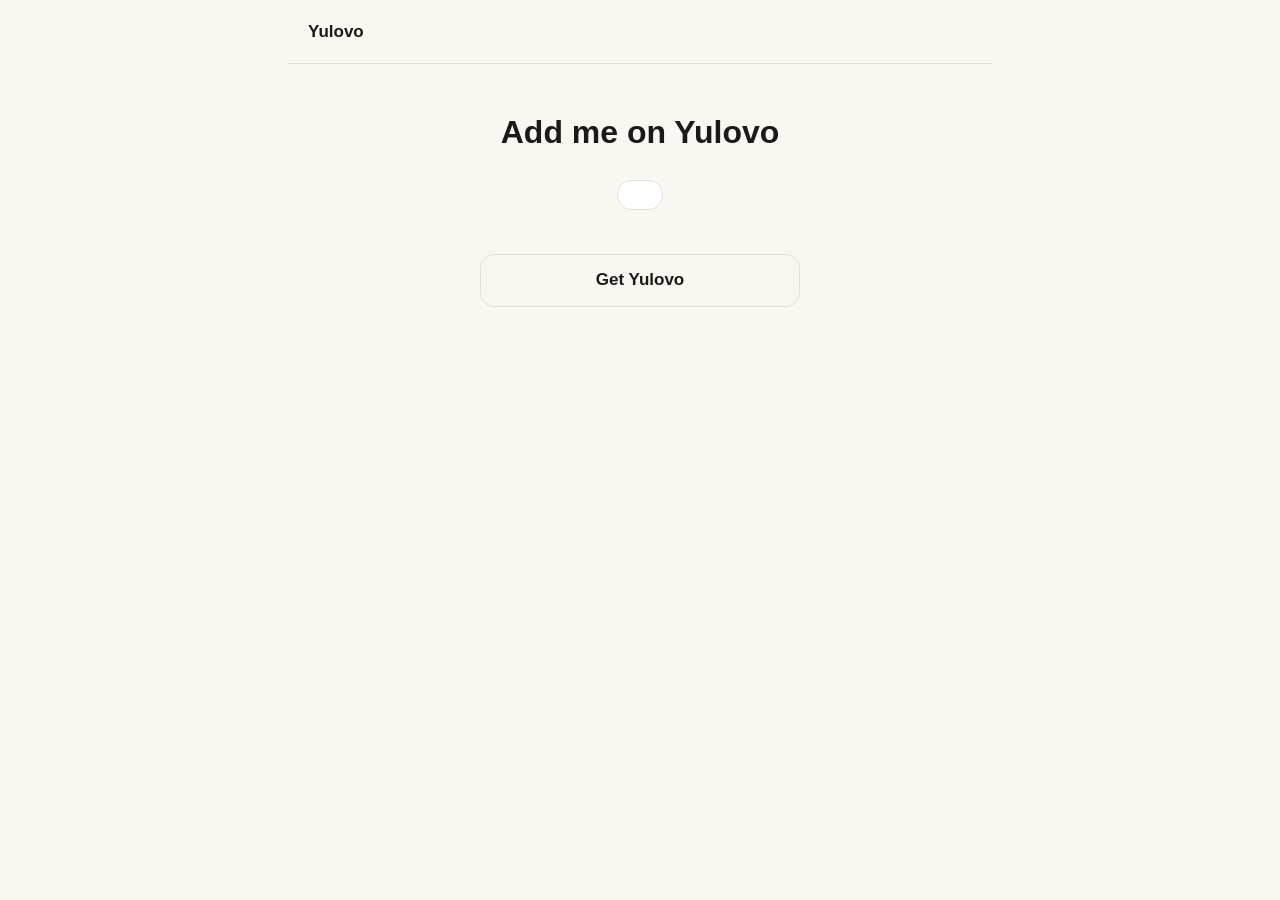
==== invite.html @ 10ebd4d8 "Update pages from life-atlas d3c81c7" ====
<!doctype html>
<html lang="en">
<head>
  <meta charset="utf-8">
  <meta name="viewport" content="width=device-width, initial-scale=1">
  <meta name="color-scheme" content="light dark">
  <title>Yulovo invite</title>
  <meta name="description" content="A friend invites you to Yulovo.">
  <meta name="robots" content="noindex">
  <link rel="stylesheet" href="style.css">
  <style>
    .invite { text-align: center; padding-top: 48px; padding-bottom: 48px; }
    .invite h1 { margin: 0 0 28px; }
    .code {
      display: inline-block; margin: 0 0 12px; padding: 14px 22px; border: 1px solid var(--line);
      border-radius: 14px; background: var(--card); color: var(--ink);
      font: 600 30px/1.2 ui-monospace, "SF Mono", Menlo, monospace; letter-spacing: 0.12em;
      user-select: all; -webkit-user-select: all;
    }
    .actions { display: flex; flex-direction: column; align-items: center; gap: 12px; margin-top: 24px; }
    .btn {
      display: block; width: 100%; max-width: 320px; padding: 15px 20px; border: 0; border-radius: 14px;
      font-family: inherit; font-size: 17px; font-weight: 600; line-height: 1.2; text-decoration: none; cursor: pointer;
    }
    .primary { background: var(--accent); color: #fff; }
    .secondary { background: transparent; color: var(--ink); border: 1px solid var(--line); }
  </style>
</head>
<body>
  <header class="top">
    <a class="brand" href="index.html">Yulovo</a>
  </header>
  <main class="invite">
    <h1 id="title">Add me on Yulovo</h1>
    <div class="code" id="code"></div>
    <div class="actions">
      <a class="btn primary" id="open" href="#">Open in Yulovo</a>
      <button class="btn secondary" id="copy" type="button">Copy code</button>
      <a class="btn secondary" id="store" href="https://apps.apple.com/app/id6830149790">Get Yulovo</a>
    </div>
  </main>
  <script>
    (function () {
      var texts = {
        en: ['Add me on Yulovo', 'Open in Yulovo', 'Copy code', 'Copied', 'Get Yulovo'],
        ru: ['Добавь меня в Yulovo', 'Открыть в Yulovo', 'Скопировать код', 'Скопировано', 'Скачать Yulovo'],
        vi: ['Thêm mình trên Yulovo', 'Mở trong Yulovo', 'Sao chép mã', 'Đã sao chép', 'Tải Yulovo'],
        de: ['Füg mich bei Yulovo hinzu', 'In Yulovo öffnen', 'Code kopieren', 'Kopiert', 'Yulovo laden'],
        zh: ['在 Yulovo 上加我', '在 Yulovo 中打开', '复制邀请码', '已复制', '下载 Yulovo'],
      };
      var lang = (navigator.language || 'en').slice(0, 2).toLowerCase();
      var t = texts[lang] || texts.en;
      document.documentElement.lang = texts[lang] ? lang : 'en';

      var params = new URLSearchParams(location.search);
      var code = (params.get('c') || location.hash.slice(1) || '').replace(/[^a-z0-9]/gi, '').toUpperCase();
      var app = 'lifeatlas://invite/' + code;

      document.title = 'Yulovo';
      document.getElementById('title').textContent = t[0];
      document.getElementById('code').textContent = code;
      var open = document.getElementById('open');
      open.textContent = t[1];
      open.href = app;
      var copy = document.getElementById('copy');
      copy.textContent = t[2];
      document.getElementById('store').textContent = t[4];

      copy.addEventListener('click', function () {
        var done = function () { copy.textContent = t[3]; setTimeout(function () { copy.textContent = t[2]; }, 1500); };
        if (navigator.clipboard) navigator.clipboard.writeText(code).then(done, function () {});
        else {
          var range = document.createRange();
          range.selectNodeContents(document.getElementById('code'));
          var sel = getSelection(); sel.removeAllRanges(); sel.addRange(range);
          if (document.execCommand('copy')) done();
        }
      });

      // No automatic jump to the app: without it installed Safari shows an "invalid address" alert.
      if (!code) { open.style.display = 'none'; copy.style.display = 'none'; }
    })();
  </script>
</body>
</html>
---- style.css ----
/* Yulovo legal site: plain, readable, light and dark. No external resources. */
:root {
  color-scheme: light dark;
  --bg: #faf7f2;
  --ink: #1d1916;
  --ink2: #4a423c;
  --muted: #7a7068;
  --line: #e6ded3;
  --accent: #b5532f;
  --card: #ffffff;
}

@media (prefers-color-scheme: dark) {
  :root {
    --bg: #1d1916;
    --ink: #f3ede6;
    --ink2: #cfc6bc;
    --muted: #9a9087;
    --line: #3a332d;
    --accent: #e0805c;
    --card: #26211d;
  }
}

* {
  box-sizing: border-box;
}

html {
  -webkit-text-size-adjust: 100%;
  text-size-adjust: 100%;
}

body {
  margin: 0;
  background: var(--bg);
  color: var(--ink2);
  font: 17px/1.6 -apple-system, BlinkMacSystemFont, "Segoe UI", Roboto, "Helvetica Neue", Arial, sans-serif;
}

.top,
main,
footer {
  max-width: 44rem;
  margin: 0 auto;
  padding-left: 20px;
  padding-right: 20px;
}

.top {
  display: flex;
  align-items: center;
  justify-content: space-between;
  gap: 16px;
  padding-top: 18px;
  padding-bottom: 18px;
  border-bottom: 1px solid var(--line);
}

.brand {
  color: var(--ink);
  font-weight: 700;
  text-decoration: none;
}

main {
  padding-top: 8px;
  padding-bottom: 32px;
}

h1,
h2,
h3 {
  color: var(--ink);
  line-height: 1.25;
}

h1 {
  font-size: 2rem;
  margin: 28px 0 4px;
}

h2 {
  font-size: 1.25rem;
  margin: 32px 0 8px;
}

h3 {
  font-size: 1.05rem;
  margin: 24px 0 6px;
}

p,
ul,
ol {
  margin: 8px 0;
}

ul,
ol {
  padding-left: 1.4em;
}

li + li {
  margin-top: 4px;
}

a {
  color: var(--accent);
  text-underline-offset: 2px;
  overflow-wrap: anywhere;
}

.updated,
.lead-note {
  color: var(--muted);
  font-size: 0.95rem;
  margin-top: 0;
}

.lead {
  font-size: 1.1rem;
  color: var(--ink);
}

.toc details {
  margin-top: 20px;
  padding: 10px 16px;
  background: var(--card);
  border: 1px solid var(--line);
  border-radius: 12px;
}

.toc summary {
  cursor: pointer;
  color: var(--ink);
  font-weight: 600;
}

.toc ol {
  margin-bottom: 4px;
}

.links {
  list-style: none;
  padding: 0;
  margin: 16px 0;
}

.links li + li {
  margin-top: 0;
}

.links a {
  display: block;
  padding: 14px 16px;
  margin-top: 10px;
  background: var(--card);
  border: 1px solid var(--line);
  border-radius: 12px;
  color: var(--ink);
  font-weight: 600;
  text-decoration: none;
}

.links a span {
  display: block;
  color: var(--muted);
  font-weight: 400;
  font-size: 0.95rem;
}

.lang-block + .lang-block {
  margin-top: 48px;
  padding-top: 8px;
  border-top: 1px solid var(--line);
}

footer {
  display: flex;
  flex-wrap: wrap;
  gap: 8px 20px;
  padding-top: 20px;
  padding-bottom: 40px;
  border-top: 1px solid var(--line);
  font-size: 0.95rem;
}

footer a {
  color: var(--muted);
}
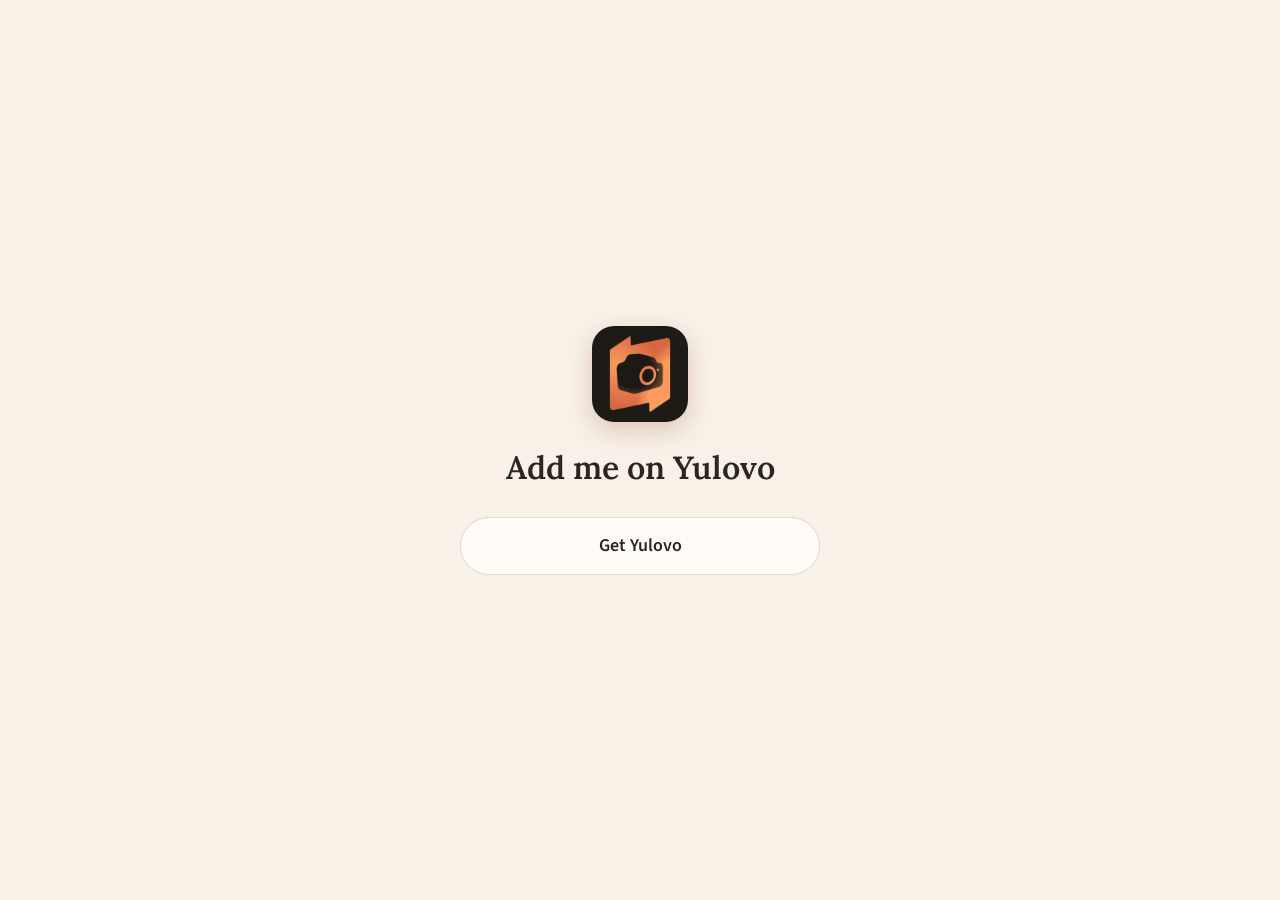
==== commit 4e416d03: "Update pages from life-atlas d3c81c7" ====
--- a/invite.html
+++ b/invite.html
@@ -2,41 +2,136 @@
 <html lang="en">
 <head>
   <meta charset="utf-8">
-  <meta name="viewport" content="width=device-width, initial-scale=1">
+  <meta name="viewport" content="width=device-width, initial-scale=1, viewport-fit=cover">
   <meta name="color-scheme" content="light dark">
-  <title>Yulovo invite</title>
-  <meta name="description" content="A friend invites you to Yulovo.">
   <meta name="robots" content="noindex">
-  <link rel="stylesheet" href="style.css">
+  <title>Yulovo</title>
+  <meta name="description" content="Add me on Yulovo to see my map.">
+  <!-- The card a messenger shows under the link. -->
+  <meta property="og:site_name" content="Yulovo">
+  <meta property="og:title" content="Yulovo">
+  <meta property="og:description" content="Add me on Yulovo to see my map.">
+  <meta property="og:image" content="https://bewbake.github.io/yulovo-site/icon.png">
+  <meta property="og:image:width" content="1024">
+  <meta property="og:image:height" content="1024">
+  <meta property="og:type" content="website">
+  <meta name="twitter:card" content="summary">
+  <meta name="theme-color" content="#1D1916" media="(prefers-color-scheme: dark)">
+  <meta name="theme-color" content="#F7F1E8" media="(prefers-color-scheme: light)">
+  <link rel="icon" href="icon.png">
+  <link rel="apple-touch-icon" href="icon.png">
   <style>
-    .invite { text-align: center; padding-top: 48px; padding-bottom: 48px; }
-    .invite h1 { margin: 0 0 28px; }
+    /* The app's brand palettes: Paper (light) and Ember (dark); Lora for what is said, Source Sans 3 for what is operated. */
+    @font-face { font-family: 'Lora'; font-weight: 600; font-display: swap; src: url('fonts/Lora_600SemiBold.ttf') format('truetype'); }
+    @font-face { font-family: 'Source Sans 3'; font-weight: 400; font-display: swap; src: url('fonts/SourceSans3_400Regular.ttf') format('truetype'); }
+    @font-face { font-family: 'Source Sans 3'; font-weight: 600; font-display: swap; src: url('fonts/SourceSans3_600SemiBold.ttf') format('truetype'); }
+
+    :root {
+      color-scheme: light dark;
+      --page: #EFE7DC;
+      --paper: #F7F1E8;
+      --surface: #FFFCF7;
+      --ink: #2B2420;
+      --ink2: #51463D;
+      --line: #E3D8C9;
+      --accent: #AA5234;
+      --primary: linear-gradient(180deg, #B97158 0%, #AA5234 50%, #96482E 100%);
+      --primary-ink: #FFFFFF;
+      --glow: rgba(170, 82, 52, 0.28);
+    }
+    @media (prefers-color-scheme: dark) {
+      :root {
+        --page: #121010;
+        --paper: #1D1916;
+        --surface: #27221D;
+        --ink: #F2E9DC;
+        --ink2: #D2C5B4;
+        --line: #3A332B;
+        --accent: #E0805C;
+        --primary: linear-gradient(180deg, #F4A57C 0%, #E0805C 50%, #C4603F 100%);
+        --primary-ink: #1D1916;
+        --glow: rgba(224, 128, 92, 0.35);
+      }
+    }
+
+    * { box-sizing: border-box; }
+    html { -webkit-text-size-adjust: 100%; text-size-adjust: 100%; }
+    body {
+      margin: 0;
+      min-height: 100vh;
+      min-height: 100dvh;
+      background: var(--paper);
+      color: var(--ink);
+      font: 400 17px/25px 'Source Sans 3', -apple-system, BlinkMacSystemFont, 'Segoe UI', Roboto, sans-serif;
+      display: flex;
+      align-items: center;
+      justify-content: center;
+      padding: max(32px, env(safe-area-inset-top)) 16px max(32px, env(safe-area-inset-bottom));
+    }
+    main { width: 100%; max-width: 360px; text-align: center; }
+    .icon {
+      display: block;
+      width: 96px;
+      height: 96px;
+      margin: 0 auto 24px;
+      border-radius: 22px;
+      box-shadow: 0 8px 24px var(--glow);
+    }
+    h1 {
+      margin: 0 0 28px;
+      font: 600 32px/43px 'Lora', Georgia, serif;
+      color: var(--ink);
+    }
     .code {
-      display: inline-block; margin: 0 0 12px; padding: 14px 22px; border: 1px solid var(--line);
-      border-radius: 14px; background: var(--card); color: var(--ink);
-      font: 600 30px/1.2 ui-monospace, "SF Mono", Menlo, monospace; letter-spacing: 0.12em;
-      user-select: all; -webkit-user-select: all;
+      margin: 0 0 28px;
+      padding: 18px 16px;
+      background: var(--surface);
+      border: 1px solid var(--line);
+      border-radius: 22px;
+      font: 600 32px/40px 'Source Sans 3', -apple-system, sans-serif;
+      letter-spacing: 0.16em;
+      color: var(--ink);
+      font-variant-numeric: tabular-nums;
+      user-select: all;
+      -webkit-user-select: all;
     }
-    .actions { display: flex; flex-direction: column; align-items: center; gap: 12px; margin-top: 24px; }
+    .actions { display: flex; flex-direction: column; gap: 12px; }
     .btn {
-      display: block; width: 100%; max-width: 320px; padding: 15px 20px; border: 0; border-radius: 14px;
-      font-family: inherit; font-size: 17px; font-weight: 600; line-height: 1.2; text-decoration: none; cursor: pointer;
+      display: block;
+      width: 100%;
+      min-height: 56px;
+      padding: 16px 24px;
+      border-radius: 999px;
+      font: 600 18px/24px 'Source Sans 3', -apple-system, sans-serif;
+      text-decoration: none;
+      cursor: pointer;
+      -webkit-tap-highlight-color: transparent;
+      transition: transform 120ms ease, opacity 120ms ease;
     }
-    .primary { background: var(--accent); color: #fff; }
-    .secondary { background: transparent; color: var(--ink); border: 1px solid var(--line); }
+    .btn:active { transform: scale(0.97); opacity: 0.85; }
+    .primary {
+      border: 0;
+      background: var(--primary);
+      color: var(--primary-ink);
+      box-shadow: 0 6px 20px var(--glow);
+    }
+    .ghost {
+      border: 1px solid var(--line);
+      background: var(--surface);
+      color: var(--ink);
+    }
+    @media (prefers-reduced-motion: reduce) { .btn { transition: none; } .btn:active { transform: none; } }
   </style>
 </head>
 <body>
-  <header class="top">
-    <a class="brand" href="index.html">Yulovo</a>
-  </header>
-  <main class="invite">
+  <main>
+    <img class="icon" src="icon.png" alt="Yulovo">
     <h1 id="title">Add me on Yulovo</h1>
     <div class="code" id="code"></div>
     <div class="actions">
       <a class="btn primary" id="open" href="#">Open in Yulovo</a>
-      <button class="btn secondary" id="copy" type="button">Copy code</button>
-      <a class="btn secondary" id="store" href="https://apps.apple.com/app/id6830149790">Get Yulovo</a>
+      <button class="btn ghost" id="copy" type="button">Copy code</button>
+      <a class="btn ghost" id="store" href="https://apps.apple.com/app/id6830149790">Get Yulovo</a>
     </div>
   </main>
   <script>
@@ -54,14 +149,13 @@
 
       var params = new URLSearchParams(location.search);
       var code = (params.get('c') || location.hash.slice(1) || '').replace(/[^a-z0-9]/gi, '').toUpperCase();
-      var app = 'lifeatlas://invite/' + code;
 
-      document.title = 'Yulovo';
       document.getElementById('title').textContent = t[0];
-      document.getElementById('code').textContent = code;
+      var box = document.getElementById('code');
+      box.textContent = code;
       var open = document.getElementById('open');
       open.textContent = t[1];
-      open.href = app;
+      open.href = 'lifeatlas://invite/' + code;
       var copy = document.getElementById('copy');
       copy.textContent = t[2];
       document.getElementById('store').textContent = t[4];
@@ -71,14 +165,14 @@
         if (navigator.clipboard) navigator.clipboard.writeText(code).then(done, function () {});
         else {
           var range = document.createRange();
-          range.selectNodeContents(document.getElementById('code'));
+          range.selectNodeContents(box);
           var sel = getSelection(); sel.removeAllRanges(); sel.addRange(range);
           if (document.execCommand('copy')) done();
         }
       });
 
       // No automatic jump to the app: without it installed Safari shows an "invalid address" alert.
-      if (!code) { open.style.display = 'none'; copy.style.display = 'none'; }
+      if (!code) { box.style.display = 'none'; open.style.display = 'none'; copy.style.display = 'none'; }
     })();
   </script>
 </body>
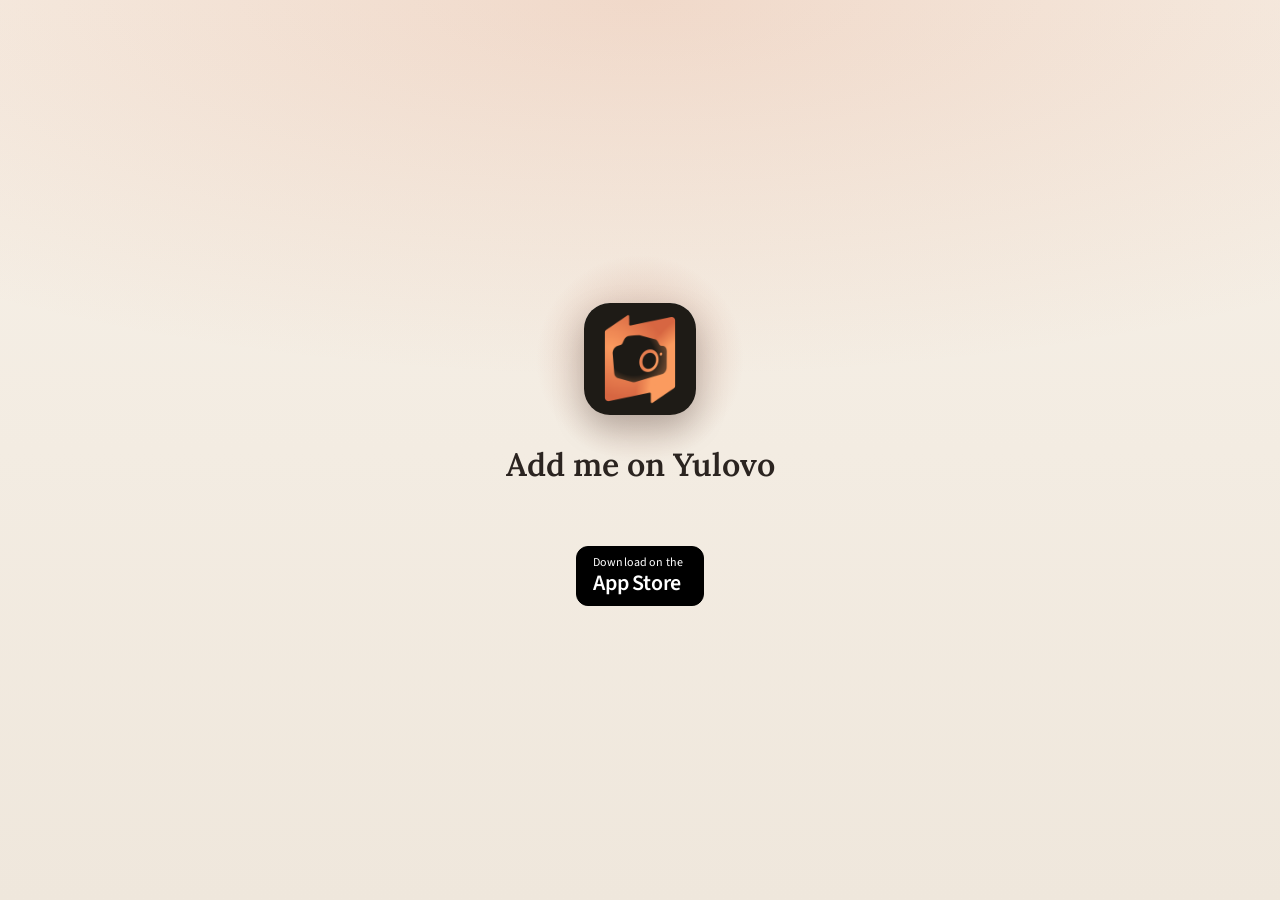
==== commit a13dc0de: "Update pages from life-atlas d3c81c7" ====
--- a/invite.html
+++ b/invite.html
@@ -31,26 +31,42 @@
       --page: #EFE7DC;
       --paper: #F7F1E8;
       --surface: #FFFCF7;
+      --surface2: #F1E9DE;
       --ink: #2B2420;
       --ink2: #51463D;
+      --muted: #6E6052;
       --line: #E3D8C9;
       --accent: #AA5234;
-      --primary: linear-gradient(180deg, #B97158 0%, #AA5234 50%, #96482E 100%);
+      --sage: #566F44;
+      --primary: linear-gradient(180deg, #B97158 0%, #AA5234 55%, #96482E 100%);
       --primary-ink: #FFFFFF;
-      --glow: rgba(170, 82, 52, 0.28);
+      --glow: rgba(170, 82, 52, 0.30);
+      --bloom: rgba(214, 120, 80, 0.20);
+      --rim: rgba(255, 255, 255, 0.9);
+      --store: #000000;
+      --store-ink: #FFFFFF;
+      --store-line: #000000;
     }
     @media (prefers-color-scheme: dark) {
       :root {
         --page: #121010;
         --paper: #1D1916;
         --surface: #27221D;
+        --surface2: #302923;
         --ink: #F2E9DC;
         --ink2: #D2C5B4;
+        --muted: #A39582;
         --line: #3A332B;
         --accent: #E0805C;
-        --primary: linear-gradient(180deg, #F4A57C 0%, #E0805C 50%, #C4603F 100%);
+        --sage: #A3B78F;
+        --primary: linear-gradient(180deg, #F4A57C 0%, #E0805C 55%, #C4603F 100%);
         --primary-ink: #1D1916;
-        --glow: rgba(224, 128, 92, 0.35);
+        --glow: rgba(224, 128, 92, 0.38);
+        --bloom: rgba(224, 128, 92, 0.18);
+        --rim: rgba(242, 233, 220, 0.10);
+        --store: #000000;
+        --store-ink: #FFFFFF;
+        --store-line: #A6A6A6;
       }
     }
 
@@ -60,88 +76,179 @@
       margin: 0;
       min-height: 100vh;
       min-height: 100dvh;
-      background: var(--paper);
+      background:
+        radial-gradient(120% 60% at 50% 0%, var(--bloom), transparent 70%),
+        linear-gradient(180deg, var(--paper) 0%, var(--page) 100%);
+      background-attachment: fixed;
       color: var(--ink);
       font: 400 17px/25px 'Source Sans 3', -apple-system, BlinkMacSystemFont, 'Segoe UI', Roboto, sans-serif;
       display: flex;
       align-items: center;
       justify-content: center;
-      padding: max(32px, env(safe-area-inset-top)) 16px max(32px, env(safe-area-inset-bottom));
+      padding: max(40px, env(safe-area-inset-top)) 16px max(32px, env(safe-area-inset-bottom));
     }
     main { width: 100%; max-width: 360px; text-align: center; }
-    .icon {
+
+    /* The mark sits in a warm bloom, as on the launch screen. */
+    .mark { position: relative; width: 112px; height: 112px; margin: 0 auto 28px; }
+    .mark::before {
+      content: '';
+      position: absolute;
+      inset: -48px;
+      border-radius: 50%;
+      background: radial-gradient(closest-side, var(--glow), transparent);
+    }
+    .mark img {
+      position: relative;
       display: block;
-      width: 96px;
-      height: 96px;
-      margin: 0 auto 24px;
-      border-radius: 22px;
-      box-shadow: 0 8px 24px var(--glow);
-    }
+      width: 112px;
+      height: 112px;
+      border-radius: 26px;
+      box-shadow: 0 1px 0 var(--rim) inset, 0 14px 32px rgba(0, 0, 0, 0.22);
+    }
+
     h1 {
-      margin: 0 0 28px;
+      margin: 0 0 32px;
       font: 600 32px/43px 'Lora', Georgia, serif;
       color: var(--ink);
-    }
-    .code {
-      margin: 0 0 28px;
-      padding: 18px 16px;
+      text-wrap: balance;
+    }
+
+    /* The code, with its copy button inside the field. */
+    .field {
+      position: relative;
+      display: flex;
+      align-items: center;
+      margin: 0 0 16px;
+      padding: 8px 8px 8px 64px;
+      min-height: 76px;
       background: var(--surface);
       border: 1px solid var(--line);
       border-radius: 22px;
-      font: 600 32px/40px 'Source Sans 3', -apple-system, sans-serif;
-      letter-spacing: 0.16em;
+      box-shadow: 0 1px 0 var(--rim) inset, 0 6px 18px rgba(0, 0, 0, 0.06);
+      cursor: pointer;
+      -webkit-tap-highlight-color: transparent;
+    }
+    .code {
+      flex: 1;
+      min-width: 0;
+      padding-left: 0.14em;
+      font: 600 28px/36px 'Source Sans 3', -apple-system, sans-serif;
+      letter-spacing: 0.14em;
       color: var(--ink);
       font-variant-numeric: tabular-nums;
+      white-space: nowrap;
       user-select: all;
       -webkit-user-select: all;
     }
-    .actions { display: flex; flex-direction: column; gap: 12px; }
+    .copy {
+      flex: none;
+      display: grid;
+      place-items: center;
+      width: 56px;
+      height: 56px;
+      border: 0;
+      border-radius: 16px;
+      background: var(--surface2);
+      color: var(--ink2);
+      cursor: pointer;
+      -webkit-tap-highlight-color: transparent;
+      transition: transform 120ms ease, color 200ms ease;
+    }
+    .copy:active { transform: scale(0.95); }
+    .copy svg { width: 24px; height: 24px; grid-area: 1 / 1; transition: opacity 200ms ease; }
+    .copy .done { opacity: 0; color: var(--sage); }
+    .copied .copy .idle { opacity: 0; }
+    .copied .copy .done { opacity: 1; }
+
     .btn {
-      display: block;
+      display: flex;
+      align-items: center;
+      justify-content: center;
       width: 100%;
-      min-height: 56px;
+      min-height: 58px;
       padding: 16px 24px;
+      border: 0;
       border-radius: 999px;
+      background: var(--primary);
+      color: var(--primary-ink);
+      box-shadow: 0 1px 0 rgba(255, 255, 255, 0.35) inset, 0 8px 24px var(--glow);
       font: 600 18px/24px 'Source Sans 3', -apple-system, sans-serif;
       text-decoration: none;
-      cursor: pointer;
-      -webkit-tap-highlight-color: transparent;
-      transition: transform 120ms ease, opacity 120ms ease;
-    }
-    .btn:active { transform: scale(0.97); opacity: 0.85; }
-    .primary {
-      border: 0;
-      background: var(--primary);
-      color: var(--primary-ink);
-      box-shadow: 0 6px 20px var(--glow);
-    }
-    .ghost {
-      border: 1px solid var(--line);
-      background: var(--surface);
-      color: var(--ink);
-    }
-    @media (prefers-reduced-motion: reduce) { .btn { transition: none; } .btn:active { transform: none; } }
+      -webkit-tap-highlight-color: transparent;
+      transition: transform 120ms ease;
+    }
+    .btn:active { transform: scale(0.95); }
+
+    /* App Store button: black, Apple's mark from the system font where there is one. */
+    .store {
+      display: inline-flex;
+      align-items: center;
+      gap: 10px;
+      margin-top: 28px;
+      padding: 9px 20px 9px 16px;
+      min-height: 56px;
+      border: 1px solid var(--store-line);
+      border-radius: 12px;
+      background: var(--store);
+      color: var(--store-ink);
+      text-decoration: none;
+      text-align: left;
+      -webkit-tap-highlight-color: transparent;
+      transition: transform 120ms ease;
+    }
+    .store:active { transform: scale(0.95); }
+    .store .apple { font: 400 32px/1 -apple-system, BlinkMacSystemFont, sans-serif; margin-top: -4px; }
+    .store .lines { display: flex; flex-direction: column; }
+    .store .small { font: 400 12px/14px -apple-system, BlinkMacSystemFont, 'Source Sans 3', sans-serif; letter-spacing: 0.01em; }
+    .store .big { font: 600 22px/26px -apple-system, BlinkMacSystemFont, 'Source Sans 3', sans-serif; letter-spacing: -0.01em; }
+
+    /* Things move into place once, a fade and a short rise; nothing is scaled up. */
+    .rise { opacity: 0; transform: translateY(12px); animation: rise 520ms cubic-bezier(0.22, 1, 0.36, 1) forwards; }
+    .rise:nth-child(2) { animation-delay: 60ms; }
+    .rise:nth-child(3) { animation-delay: 120ms; }
+    .rise:nth-child(4) { animation-delay: 180ms; }
+    .rise:nth-child(5) { animation-delay: 240ms; }
+    @keyframes rise { to { opacity: 1; transform: none; } }
+    @media (prefers-reduced-motion: reduce) {
+      .rise { opacity: 1; transform: none; animation: none; }
+      .btn, .copy, .store { transition: none; }
+      .btn:active, .copy:active, .store:active { transform: none; }
+    }
   </style>
 </head>
 <body>
   <main>
-    <img class="icon" src="icon.png" alt="Yulovo">
-    <h1 id="title">Add me on Yulovo</h1>
-    <div class="code" id="code"></div>
-    <div class="actions">
-      <a class="btn primary" id="open" href="#">Open in Yulovo</a>
-      <button class="btn ghost" id="copy" type="button">Copy code</button>
-      <a class="btn ghost" id="store" href="https://apps.apple.com/app/id6830149790">Get Yulovo</a>
+    <div class="mark rise"><img src="icon.png" alt="Yulovo"></div>
+    <h1 class="rise" id="title">Add me on Yulovo</h1>
+    <div class="field rise" id="field">
+      <span class="code" id="code"></span>
+      <button class="copy" id="copy" type="button" aria-label="Copy code">
+        <svg class="idle" viewBox="0 0 24 24" fill="none" stroke="currentColor" stroke-width="1.8" stroke-linecap="round" stroke-linejoin="round" aria-hidden="true">
+          <rect x="8.5" y="8.5" width="11" height="11" rx="2.6"></rect>
+          <path d="M15.5 8.5V6.6a2.1 2.1 0 0 0-2.1-2.1H6.6a2.1 2.1 0 0 0-2.1 2.1v6.8c0 1.16.94 2.1 2.1 2.1h1.9"></path>
+        </svg>
+        <svg class="done" viewBox="0 0 24 24" fill="none" stroke="currentColor" stroke-width="2.2" stroke-linecap="round" stroke-linejoin="round" aria-hidden="true">
+          <path d="M5.5 12.5l4.2 4.2L18.5 7.8"></path>
+        </svg>
+      </button>
+    </div>
+    <a class="btn rise" id="open" href="#">Open in Yulovo</a>
+    <div class="rise">
+      <a class="store" id="store" href="https://apps.apple.com/app/id6830149790">
+        <span class="apple" id="apple" aria-hidden="true"></span>
+        <span class="lines"><span class="small" id="storeSmall">Download on the</span><span class="big">App Store</span></span>
+      </a>
     </div>
   </main>
   <script>
     (function () {
       var texts = {
-        en: ['Add me on Yulovo', 'Open in Yulovo', 'Copy code', 'Copied', 'Get Yulovo'],
-        ru: ['Добавь меня в Yulovo', 'Открыть в Yulovo', 'Скопировать код', 'Скопировано', 'Скачать Yulovo'],
-        vi: ['Thêm mình trên Yulovo', 'Mở trong Yulovo', 'Sao chép mã', 'Đã sao chép', 'Tải Yulovo'],
-        de: ['Füg mich bei Yulovo hinzu', 'In Yulovo öffnen', 'Code kopieren', 'Kopiert', 'Yulovo laden'],
-        zh: ['在 Yulovo 上加我', '在 Yulovo 中打开', '复制邀请码', '已复制', '下载 Yulovo'],
+        en: ['Add me on Yulovo', 'Open in Yulovo', 'Copy code', 'Download on the'],
+        ru: ['Добавь меня в Yulovo', 'Открыть в Yulovo', 'Скопировать код', 'Загрузите в'],
+        vi: ['Thêm mình trên Yulovo', 'Mở trong Yulovo', 'Sao chép mã', 'Tải về trên'],
+        de: ['Füg mich bei Yulovo hinzu', 'In Yulovo öffnen', 'Code kopieren', 'Laden im'],
+        zh: ['在 Yulovo 上加我', '在 Yulovo 中打开', '复制邀请码', '下载于'],
       };
       var lang = (navigator.language || 'en').slice(0, 2).toLowerCase();
       var t = texts[lang] || texts.en;
@@ -157,11 +264,20 @@
       open.textContent = t[1];
       open.href = 'lifeatlas://invite/' + code;
       var copy = document.getElementById('copy');
-      copy.textContent = t[2];
-      document.getElementById('store').textContent = t[4];
-
-      copy.addEventListener('click', function () {
-        var done = function () { copy.textContent = t[3]; setTimeout(function () { copy.textContent = t[2]; }, 1500); };
+      copy.setAttribute('aria-label', t[2]);
+      document.getElementById('storeSmall').textContent = t[3];
+      // Apple's mark is a character only Apple's own fonts draw; elsewhere the button goes without it.
+      if (/iPhone|iPad|iPod|Macintosh/.test(navigator.userAgent)) document.getElementById('apple').textContent = '';
+      else document.getElementById('apple').style.display = 'none';
+
+      var field = document.getElementById('field');
+      var timer;
+      field.addEventListener('click', function () {
+        var done = function () {
+          field.classList.add('copied');
+          clearTimeout(timer);
+          timer = setTimeout(function () { field.classList.remove('copied'); }, 1600);
+        };
         if (navigator.clipboard) navigator.clipboard.writeText(code).then(done, function () {});
         else {
           var range = document.createRange();
@@ -172,7 +288,7 @@
       });
 
       // No automatic jump to the app: without it installed Safari shows an "invalid address" alert.
-      if (!code) { box.style.display = 'none'; open.style.display = 'none'; copy.style.display = 'none'; }
+      if (!code) { field.style.display = 'none'; open.style.display = 'none'; }
     })();
   </script>
 </body>
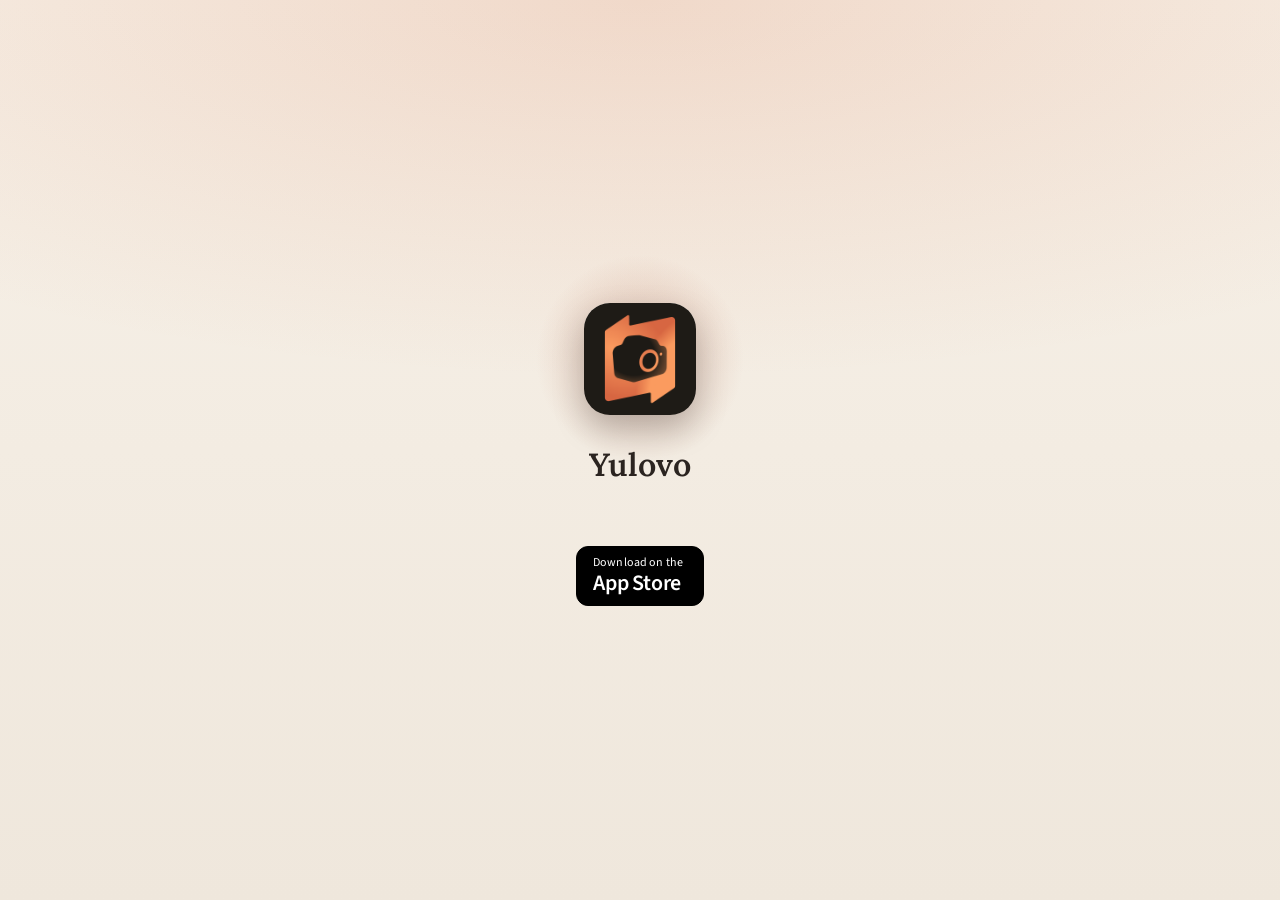
==== commit 527d9f7e: "Update pages from life-atlas d3c81c7" ====
--- a/invite.html
+++ b/invite.html
@@ -288,7 +288,12 @@
       });
 
       // No automatic jump to the app: without it installed Safari shows an "invalid address" alert.
-      if (!code) { field.style.display = 'none'; open.style.display = 'none'; }
+      // A link without a code is just the app's page: no invite to show.
+      if (!code) {
+        document.getElementById('title').textContent = 'Yulovo';
+        field.style.display = 'none';
+        open.style.display = 'none';
+      }
     })();
   </script>
 </body>
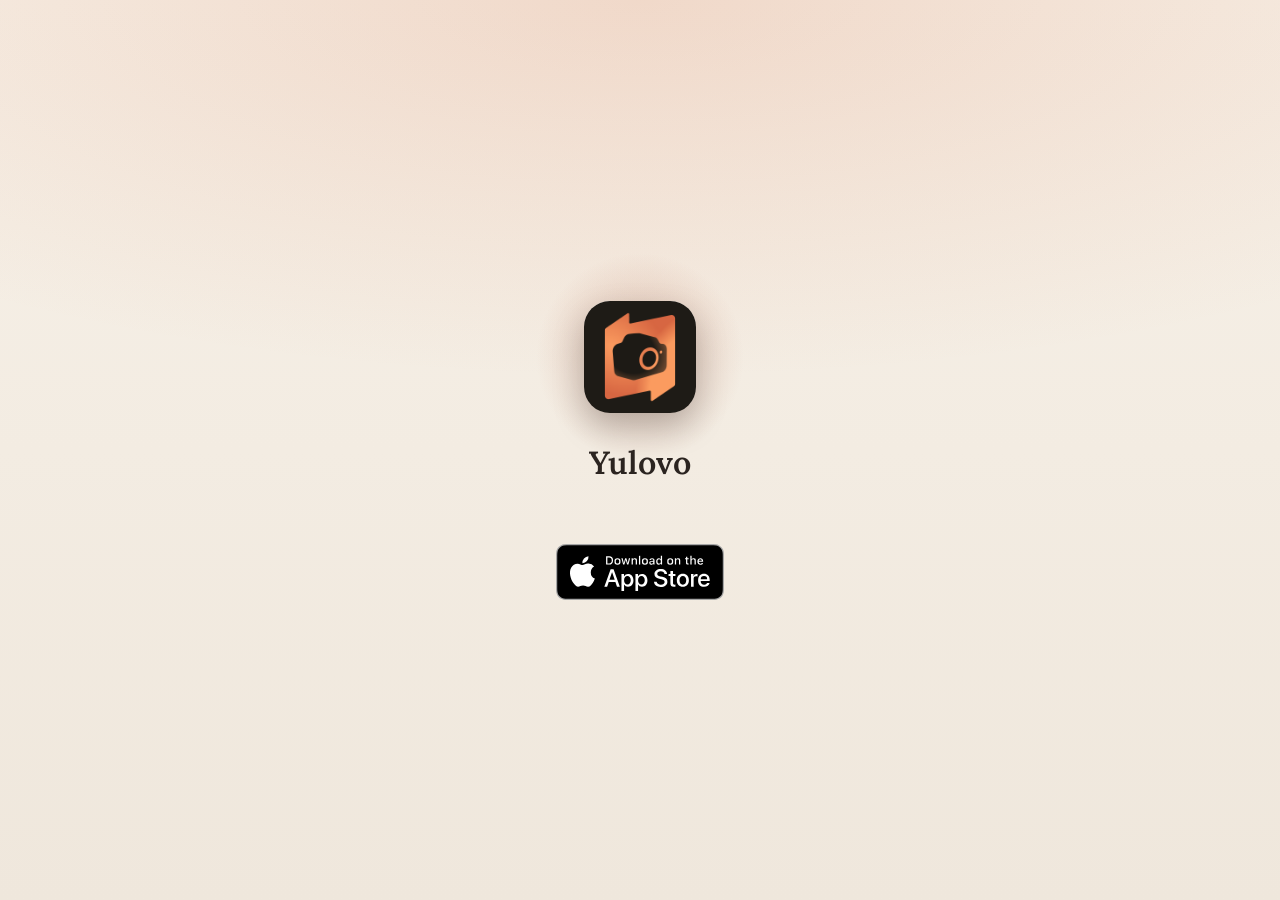
==== commit 69e7ef77: "Update pages from life-atlas d3c81c7" ====
--- a/invite.html
+++ b/invite.html
@@ -43,9 +43,6 @@
       --glow: rgba(170, 82, 52, 0.30);
       --bloom: rgba(214, 120, 80, 0.20);
       --rim: rgba(255, 255, 255, 0.9);
-      --store: #000000;
-      --store-ink: #FFFFFF;
-      --store-line: #000000;
     }
     @media (prefers-color-scheme: dark) {
       :root {
@@ -64,9 +61,6 @@
         --glow: rgba(224, 128, 92, 0.38);
         --bloom: rgba(224, 128, 92, 0.18);
         --rim: rgba(242, 233, 220, 0.10);
-        --store: #000000;
-        --store-ink: #FFFFFF;
-        --store-line: #A6A6A6;
       }
     }
 
@@ -180,28 +174,15 @@
     }
     .btn:active { transform: scale(0.95); }
 
-    /* App Store button: black, Apple's mark from the system font where there is one. */
-    .store {
-      display: inline-flex;
-      align-items: center;
-      gap: 10px;
+    .badge {
+      display: inline-block;
       margin-top: 28px;
-      padding: 9px 20px 9px 16px;
-      min-height: 56px;
-      border: 1px solid var(--store-line);
-      border-radius: 12px;
-      background: var(--store);
-      color: var(--store-ink);
-      text-decoration: none;
-      text-align: left;
+      line-height: 0;
       -webkit-tap-highlight-color: transparent;
       transition: transform 120ms ease;
     }
-    .store:active { transform: scale(0.95); }
-    .store .apple { font: 400 32px/1 -apple-system, BlinkMacSystemFont, sans-serif; margin-top: -4px; }
-    .store .lines { display: flex; flex-direction: column; }
-    .store .small { font: 400 12px/14px -apple-system, BlinkMacSystemFont, 'Source Sans 3', sans-serif; letter-spacing: 0.01em; }
-    .store .big { font: 600 22px/26px -apple-system, BlinkMacSystemFont, 'Source Sans 3', sans-serif; letter-spacing: -0.01em; }
+    .badge:active { transform: scale(0.95); }
+    .badge img { height: 56px; width: auto; }
 
     /* Things move into place once, a fade and a short rise; nothing is scaled up. */
     .rise { opacity: 0; transform: translateY(12px); animation: rise 520ms cubic-bezier(0.22, 1, 0.36, 1) forwards; }
@@ -212,8 +193,8 @@
     @keyframes rise { to { opacity: 1; transform: none; } }
     @media (prefers-reduced-motion: reduce) {
       .rise { opacity: 1; transform: none; animation: none; }
-      .btn, .copy, .store { transition: none; }
-      .btn:active, .copy:active, .store:active { transform: none; }
+      .btn, .copy, .badge { transition: none; }
+      .btn:active, .copy:active, .badge:active { transform: none; }
     }
   </style>
 </head>
@@ -235,20 +216,18 @@
     </div>
     <a class="btn rise" id="open" href="#">Open in Yulovo</a>
     <div class="rise">
-      <a class="store" id="store" href="https://apps.apple.com/app/id6830149790">
-        <span class="apple" id="apple" aria-hidden="true"></span>
-        <span class="lines"><span class="small" id="storeSmall">Download on the</span><span class="big">App Store</span></span>
-      </a>
+      <!-- Apple's own badge (Apple's marketing toolbox), kept on this site, in the reader's language. -->
+      <a class="badge" href="https://apps.apple.com/app/id6830149790"><img id="badge" src="badges/app-store-en-us.svg" alt="Download on the App Store"></a>
     </div>
   </main>
   <script>
     (function () {
       var texts = {
-        en: ['Add me on Yulovo', 'Open in Yulovo', 'Copy code', 'Download on the'],
-        ru: ['Добавь меня в Yulovo', 'Открыть в Yulovo', 'Скопировать код', 'Загрузите в'],
-        vi: ['Thêm mình trên Yulovo', 'Mở trong Yulovo', 'Sao chép mã', 'Tải về trên'],
-        de: ['Füg mich bei Yulovo hinzu', 'In Yulovo öffnen', 'Code kopieren', 'Laden im'],
-        zh: ['在 Yulovo 上加我', '在 Yulovo 中打开', '复制邀请码', '下载于'],
+        en: ['Add me on Yulovo', 'Open in Yulovo', 'Copy code'],
+        ru: ['Добавь меня в Yulovo', 'Открыть в Yulovo', 'Скопировать код'],
+        vi: ['Thêm mình trên Yulovo', 'Mở trong Yulovo', 'Sao chép mã'],
+        de: ['Füg mich bei Yulovo hinzu', 'In Yulovo öffnen', 'Code kopieren'],
+        zh: ['在 Yulovo 上加我', '在 Yulovo 中打开', '复制邀请码'],
       };
       var lang = (navigator.language || 'en').slice(0, 2).toLowerCase();
       var t = texts[lang] || texts.en;
@@ -265,10 +244,8 @@
       open.href = 'lifeatlas://invite/' + code;
       var copy = document.getElementById('copy');
       copy.setAttribute('aria-label', t[2]);
-      document.getElementById('storeSmall').textContent = t[3];
-      // Apple's mark is a character only Apple's own fonts draw; elsewhere the button goes without it.
-      if (/iPhone|iPad|iPod|Macintosh/.test(navigator.userAgent)) document.getElementById('apple').textContent = '';
-      else document.getElementById('apple').style.display = 'none';
+      var locales = { en: 'en-us', ru: 'ru-ru', vi: 'vi-vn', de: 'de-de', zh: 'zh-cn' };
+      document.getElementById('badge').src = 'badges/app-store-' + (locales[lang] || 'en-us') + '.svg';
 
       var field = document.getElementById('field');
       var timer;
